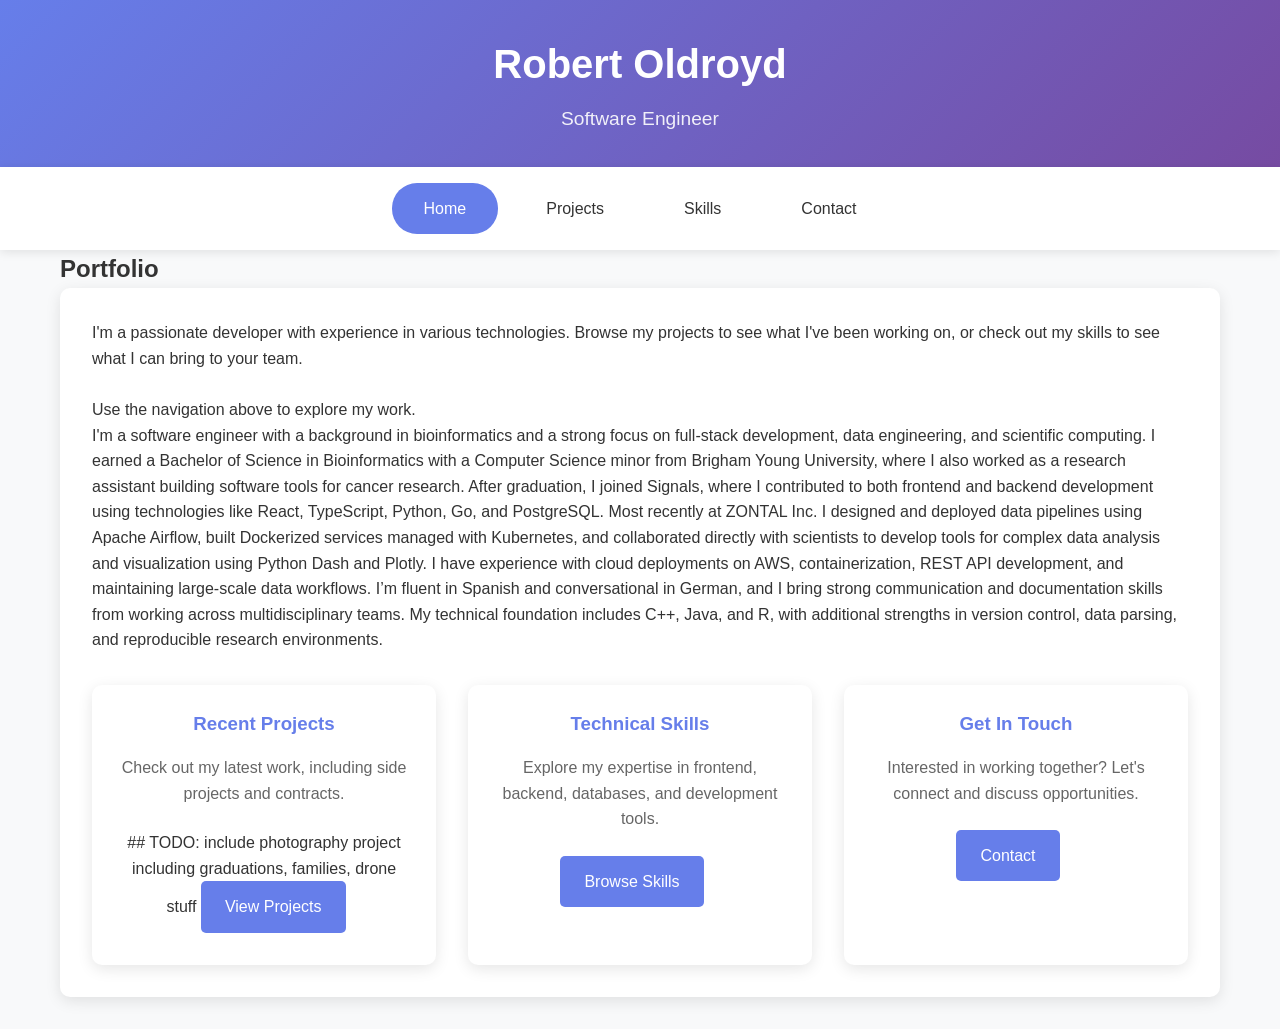
==== index.html @ a32f5350 "init" ====
<!DOCTYPE html>
<html lang="en">

<head>
    <meta charset="UTF-8">
    <meta name="viewport" content="width=device-width, initial-scale=1.0">
    <title>Robert Oldroyd - Software Engineer</title>
    <link rel="stylesheet" href="styles.css">
</head>

<body>
    <header>
        <div class="container">
            <h1>Robert Oldroyd</h1>
            <p class="subtitle">Software Engineer</p>
        </div>
    </header>

    <nav>
        <div class="nav-container">
            <a href="index.html" class="nav-btn active">Home</a>
            <a href="projects.html" class="nav-btn">Projects</a>
            <a href="skills.html" class="nav-btn">Skills</a>
            <a href="contact.html" class="nav-btn">Contact</a>
        </div>
    </nav>

    <div class="container">
        <h2>Portfolio</h2>
        <div class="project-detail">
            <p>I'm a passionate developer with experience in various technologies. Browse my projects to see what I've
                been working on, or check out my skills to see what I can bring to your team.</p>
            <br>
            <p>Use the navigation above to explore my work.</p>
            <p>I'm a software engineer with a background in bioinformatics and a strong focus on full-stack development,
                data engineering, and scientific computing. I earned a Bachelor of Science in Bioinformatics with a
                Computer Science minor from Brigham Young University, where I also worked as a research assistant
                building software tools for cancer research. After graduation, I joined Signals, where I contributed to
                both frontend and backend development using technologies like React, TypeScript, Python, Go, and
                PostgreSQL. Most recently at ZONTAL Inc. I designed and deployed data pipelines using Apache Airflow,
                built Dockerized services managed with Kubernetes, and collaborated directly with scientists to develop
                tools for complex data analysis and visualization using Python Dash and Plotly. I have experience with
                cloud deployments on AWS, containerization, REST API development, and maintaining large-scale data
                workflows. I’m fluent in Spanish and conversational in German, and I bring strong communication and
                documentation skills from working across multidisciplinary teams. My technical foundation includes C++,
                Java, and R, with additional strengths in version control, data parsing, and reproducible research
                environments.</p>

            <div
                style="margin-top: 2rem; display: grid; grid-template-columns: repeat(auto-fit, minmax(250px, 1fr)); gap: 2rem;">
                <div class="quick-link-card">
                    <h3>Recent Projects</h3>
                    <p>Check out my latest work, including side projects and contracts.</p>
                    ## TODO: include photography project including graduations, families, drone stuff

                    <a href="projects.html" class="btn">View Projects</a>
                </div>

                <div class="quick-link-card">
                    <h3>Technical Skills</h3>
                    <p>Explore my expertise in frontend, backend, databases, and development tools.</p>
                    <a href="skills.html" class="btn">Browse Skills</a>
                </div>

                <div class="quick-link-card">
                    <h3>Get In Touch</h3>
                    <p>Interested in working together? Let's connect and discuss opportunities.</p>
                    <a href="contact.html" class="btn">Contact</a>
                </div>
            </div>
        </div>
    </div>

    <script src="data.js"></script>
    <script src="js/main.js"></script>
</body>

</html>
---- styles.css ----
* {
    margin: 0;
    padding: 0;
    box-sizing: border-box;
}

body {
    font-family: 'Segoe UI', Tahoma, Geneva, Verdana, sans-serif;
    line-height: 1.6;
    color: #333;
    background-color: #f8f9fa;
}

.container {
    max-width: 1200px;
    margin: 0 auto;
    padding: 0 20px;
}

header {
    background: linear-gradient(135deg, #667eea 0%, #764ba2 100%);
    color: white;
    padding: 2rem 0;
    text-align: center;
}

h1 {
    font-size: 2.5rem;
    margin-bottom: 0.5rem;
}

.subtitle {
    font-size: 1.2rem;
    opacity: 0.9;
}

nav {
    background: white;
    box-shadow: 0 2px 10px rgba(0,0,0,0.1);
    position: sticky;
    top: 0;
    z-index: 100;
}

.nav-container {
    display: flex;
    justify-content: center;
    padding: 1rem 0;
}

.nav-btn {
    background: none;
    border: none;
    padding: 0.8rem 2rem;
    margin: 0 0.5rem;
    cursor: pointer;
    font-size: 1rem;
    border-radius: 25px;
    transition: all 0.3s ease;
    font-weight: 500;
    text-decoration: none;
    color: inherit;
    display: inline-block;
}

.nav-btn:hover {
    background: #667eea;
    color: white;
    transform: translateY(-2px);
}

.nav-btn.active {
    background: #667eea;
    color: white;
}

.project-card {
    background: white;
    border-radius: 10px;
    padding: 2rem;
    margin-bottom: 2rem;
    box-shadow: 0 4px 15px rgba(0,0,0,0.1);
    transition: transform 0.3s ease, box-shadow 0.3s ease;
    cursor: pointer;
}

.project-card:hover {
    transform: translateY(-5px);
    box-shadow: 0 8px 25px rgba(0,0,0,0.15);
}

.project-header {
    display: flex;
    justify-content: between;
    align-items: center;
    margin-bottom: 1rem;
}

.project-title {
    font-size: 1.5rem;
    color: #667eea;
    margin-bottom: 0.5rem;
}

.project-date {
    color: #666;
    font-size: 0.9rem;
}

.project-description {
    margin-bottom: 1rem;
    color: #555;
}

.project-skills {
    display: flex;
    flex-wrap: wrap;
    gap: 0.5rem;
}

.skill-tag {
    background: #e9ecef;
    color: #495057;
    padding: 0.3rem 0.8rem;
    border-radius: 15px;
    font-size: 0.8rem;
    font-weight: 500;
}

.skills-grid {
    display: grid;
    grid-template-columns: repeat(auto-fit, minmax(200px, 1fr));
    gap: 1.5rem;
    margin-top: 2rem;
}

.skill-card {
    background: white;
    border-radius: 10px;
    padding: 1.5rem;
    box-shadow: 0 4px 15px rgba(0,0,0,0.1);
    text-align: center;
    position: relative;
    cursor: pointer;
    transition: transform 0.3s ease;
}

.skill-card:hover {
    transform: translateY(-3px);
}

.skill-name {
    font-size: 1.2rem;
    font-weight: 600;
    color: #667eea;
    margin-bottom: 0.5rem;
}

.skill-level {
    color: #666;
    font-size: 0.9rem;
}

.tooltip {
    position: absolute;
    background: rgba(0,0,0,0.95);
    color: white;
    padding: 1rem;
    border-radius: 8px;
    font-size: 0.9rem;
    z-index: 1000;
    opacity: 0;
    pointer-events: none;
    transition: opacity 0.3s ease;
    max-width: 300px;
    box-shadow: 0 8px 25px rgba(0,0,0,0.3);
    border: 1px solid rgba(255,255,255,0.1);
}

.tooltip.show {
    opacity: 1;
    pointer-events: auto;
}

.tooltip-project {
    display: block;
    padding: 0.5rem 0;
    border-bottom: 1px solid rgba(255,255,255,0.2);
    cursor: pointer;
    transition: color 0.2s ease;
    text-decoration: none;
    color: #87CEEB;
}

.tooltip-project:hover {
    color: #FFD700;
}

.tooltip-project:last-child {
    border-bottom: none;
}

.skill-category {
    font-size: 0.75rem;
    background: rgba(102, 126, 234, 0.2);
    color: #667eea;
    padding: 0.2rem 0.5rem;
    border-radius: 10px;
    margin-top: 0.5rem;
}

.filters-container {
    background: white;
    border-radius: 10px;
    padding: 1.5rem;
    margin-bottom: 2rem;
    box-shadow: 0 4px 15px rgba(0,0,0,0.1);
}

.filter-group {
    display: flex;
    flex-wrap: wrap;
    gap: 1rem;
    align-items: center;
    margin-bottom: 1rem;
}

.filter-group:last-child {
    margin-bottom: 0;
}

.filter-label {
    font-weight: 600;
    color: #333;
    min-width: 80px;
}

.filter-select {
    padding: 0.5rem;
    border: 1px solid #ddd;
    border-radius: 5px;
    background: white;
    cursor: pointer;
}

.filter-buttons {
    display: flex;
    flex-wrap: wrap;
    gap: 0.5rem;
}

.filter-btn {
    background: #e9ecef;
    border: 1px solid #ddd;
    padding: 0.4rem 0.8rem;
    border-radius: 20px;
    cursor: pointer;
    font-size: 0.85rem;
    transition: all 0.3s ease;
}

.filter-btn:hover {
    background: #667eea;
    color: white;
    border-color: #667eea;
}

.filter-btn.active {
    background: #667eea;
    color: white;
    border-color: #667eea;
}

.search-box {
    padding: 0.5rem;
    border: 1px solid #ddd;
    border-radius: 5px;
    width: 200px;
}

.skills-count {
    color: #666;
    font-size: 0.9rem;
    margin-bottom: 1rem;
}

.project-detail {
    background: white;
    border-radius: 10px;
    padding: 2rem;
    margin-bottom: 2rem;
    box-shadow: 0 4px 15px rgba(0,0,0,0.1);
}

.btn {
    background: #667eea;
    color: white;
    border: none;
    padding: 0.8rem 1.5rem;
    border-radius: 5px;
    cursor: pointer;
    font-size: 1rem;
    transition: background 0.3s ease;
    margin-right: 1rem;
    margin-bottom: 0.5rem;
    text-decoration: none;
    display: inline-block;
    text-align: center;
}

.btn:hover {
    background: #5a67d8;
}

.btn-danger {
    background: #dc3545;
}

.btn-danger:hover {
    background: #c82333;
}

/* Quick link cards for home page */
.quick-link-card {
    background: white;
    border-radius: 10px;
    padding: 1.5rem;
    box-shadow: 0 4px 15px rgba(0,0,0,0.1);
    text-align: center;
    transition: transform 0.3s ease;
}

.quick-link-card:hover {
    transform: translateY(-3px);
}

.quick-link-card h3 {
    color: #667eea;
    margin-bottom: 1rem;
}

.quick-link-card p {
    color: #666;
    margin-bottom: 1.5rem;
}

/* Modal styles */
.modal {
    display: none;
    position: fixed;
    z-index: 1000;
    left: 0;
    top: 0;
    width: 100%;
    height: 100%;
    overflow: auto;
    background-color: rgba(0,0,0,0.5);
}

.modal-content {
    background-color: #fefefe;
    margin: 5% auto;
    padding: 0;
    border-radius: 10px;
    width: 90%;
    max-width: 800px;
    position: relative;
}

.close {
    color: #aaa;
    float: right;
    font-size: 28px;
    font-weight: bold;
    position: absolute;
    right: 20px;
    top: 15px;
    z-index: 1001;
}

.close:hover,
.close:focus {
    color: black;
    text-decoration: none;
    cursor: pointer;
}

@media (max-width: 768px) {
    .nav-container {
        flex-wrap: wrap;
    }
    
    .nav-btn {
        margin: 0.25rem;
        padding: 0.6rem 1rem;
    }
    
    h1 {
        font-size: 2rem;
    }
    
    .skills-grid {
        grid-template-columns: repeat(auto-fit, minmax(150px, 1fr));
    }
    
    .project-detail > div {
        grid-template-columns: 1fr !important;
        gap: 2rem !important;
    }
    
    .container {
        padding: 0 15px;
    }
    
    .modal-content {
        width: 95%;
        margin: 10% auto;
    }
    
    .filter-group {
        flex-direction: column;
        align-items: flex-start;
        gap: 0.5rem;
    }
    
    .filter-label {
        min-width: auto;
    }
    
    .search-box {
        width: 100%;
    }
}
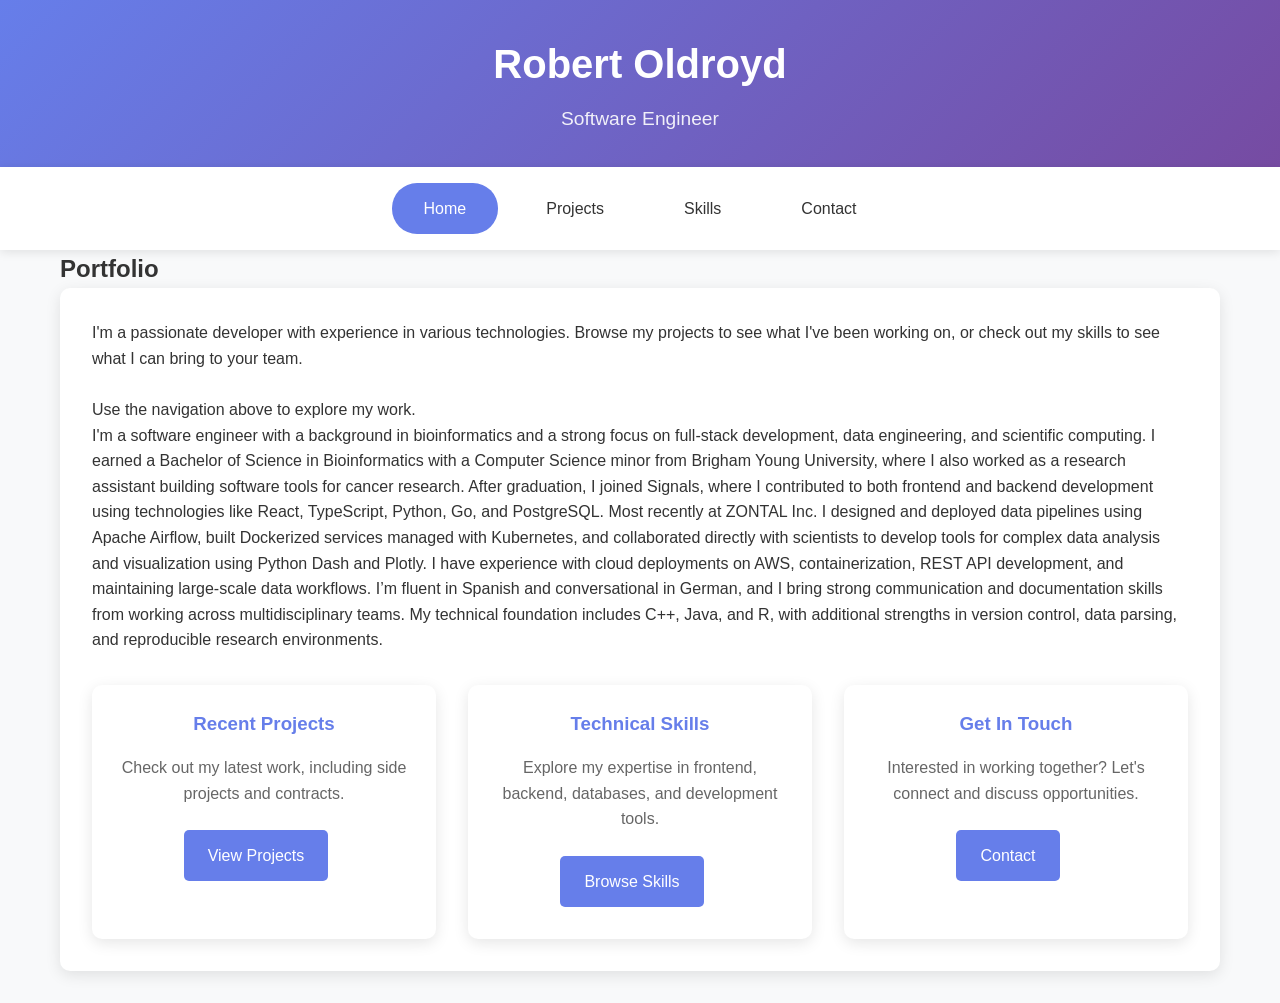
==== commit 63f79abe: "clean up" ====
--- a/index.html
+++ b/index.html
@@ -51,8 +51,6 @@
                 <div class="quick-link-card">
                     <h3>Recent Projects</h3>
                     <p>Check out my latest work, including side projects and contracts.</p>
-                    ## TODO: include photography project including graduations, families, drone stuff
-
                     <a href="projects.html" class="btn">View Projects</a>
                 </div>
 
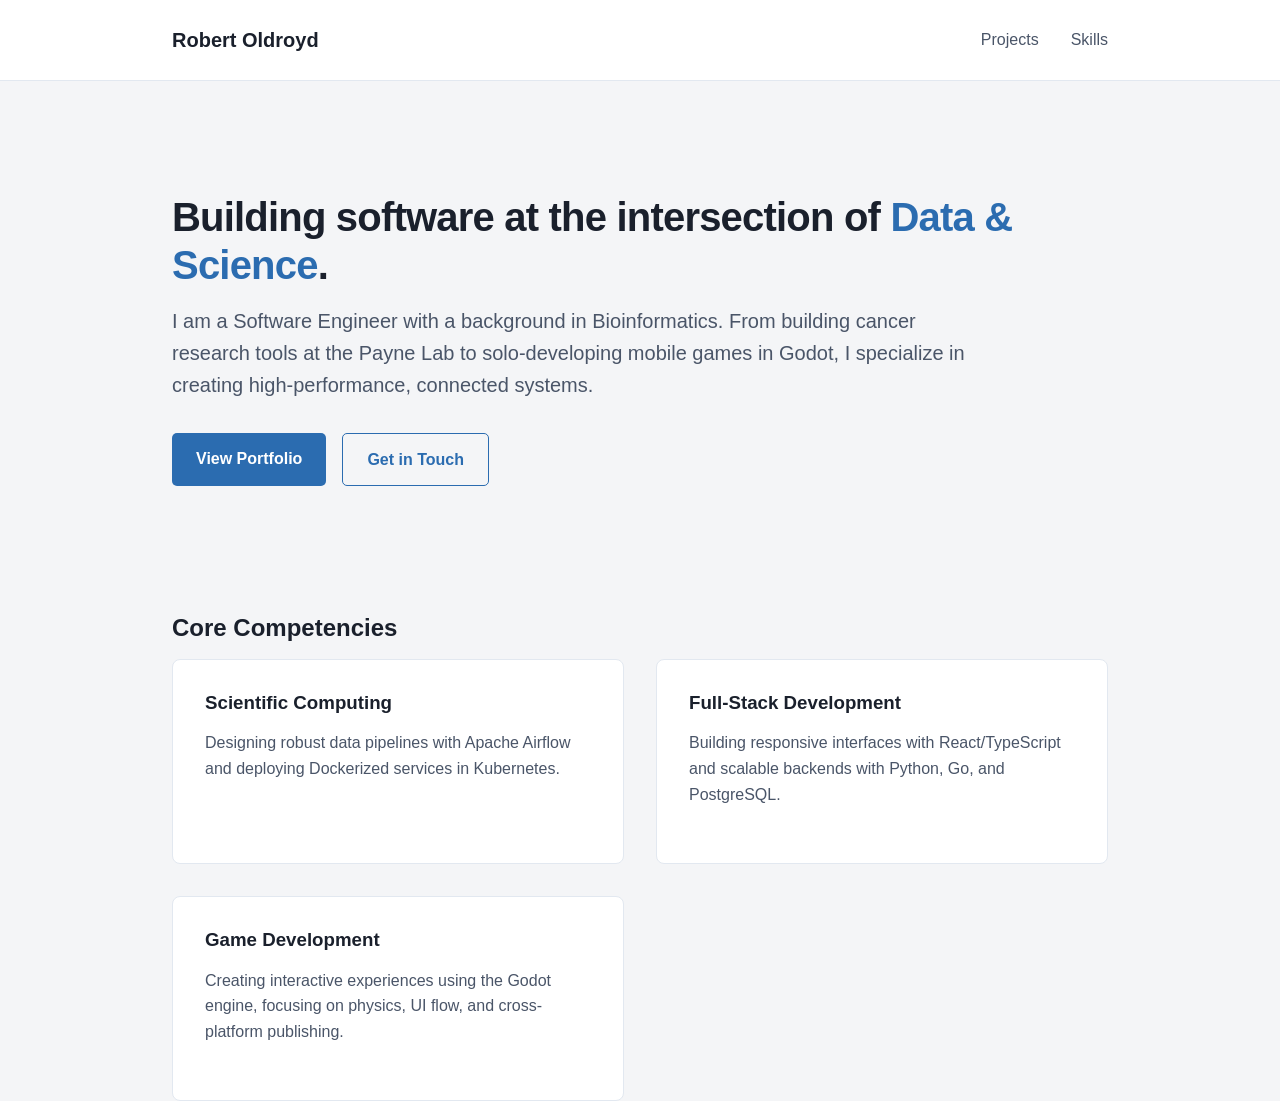
==== commit a76c94b9: "finish basic structure" ====
--- a/index.html
+++ b/index.html
@@ -1,76 +1,54 @@
 <!DOCTYPE html>
 <html lang="en">
-
 <head>
     <meta charset="UTF-8">
     <meta name="viewport" content="width=device-width, initial-scale=1.0">
-    <title>Robert Oldroyd - Software Engineer</title>
+    <title>Robert Oldroyd | Software Engineer</title>
     <link rel="stylesheet" href="styles.css">
 </head>
-
 <body>
-    <header>
-        <div class="container">
-            <h1>Robert Oldroyd</h1>
-            <p class="subtitle">Software Engineer</p>
-        </div>
-    </header>
-
     <nav>
-        <div class="nav-container">
-            <a href="index.html" class="nav-btn active">Home</a>
-            <a href="projects.html" class="nav-btn">Projects</a>
-            <a href="skills.html" class="nav-btn">Skills</a>
-            <a href="contact.html" class="nav-btn">Contact</a>
+        <div class="container nav-container">
+            <a href="index.html" class="nav-brand">Robert Oldroyd</a>
+            <a href="projects.html" class="nav-link">Projects</a>
+            <a href="skills.html" class="nav-link">Skills</a>
         </div>
     </nav>
 
-    <div class="container">
-        <h2>Portfolio</h2>
-        <div class="project-detail">
-            <p>I'm a passionate developer with experience in various technologies. Browse my projects to see what I've
-                been working on, or check out my skills to see what I can bring to your team.</p>
-            <br>
-            <p>Use the navigation above to explore my work.</p>
-            <p>I'm a software engineer with a background in bioinformatics and a strong focus on full-stack development,
-                data engineering, and scientific computing. I earned a Bachelor of Science in Bioinformatics with a
-                Computer Science minor from Brigham Young University, where I also worked as a research assistant
-                building software tools for cancer research. After graduation, I joined Signals, where I contributed to
-                both frontend and backend development using technologies like React, TypeScript, Python, Go, and
-                PostgreSQL. Most recently at ZONTAL Inc. I designed and deployed data pipelines using Apache Airflow,
-                built Dockerized services managed with Kubernetes, and collaborated directly with scientists to develop
-                tools for complex data analysis and visualization using Python Dash and Plotly. I have experience with
-                cloud deployments on AWS, containerization, REST API development, and maintaining large-scale data
-                workflows. I’m fluent in Spanish and conversational in German, and I bring strong communication and
-                documentation skills from working across multidisciplinary teams. My technical foundation includes C++,
-                Java, and R, with additional strengths in version control, data parsing, and reproducible research
-                environments.</p>
+    <main class="container">
+        <section class="hero" style="padding: 4rem 0;">
+            <h1>Building software at the intersection of <span style="color: var(--accent-color);">Data & Science</span>.</h1>
+            <p style="font-size: 1.25rem; max-width: 800px;">
+                I am a Software Engineer with a background in Bioinformatics. 
+                From building cancer research tools at the Payne Lab to solo-developing mobile games in Godot, 
+                I specialize in creating high-performance, connected systems.
+            </p>
+            <div style="display: flex; gap: 1rem; margin-top: 2rem;">
+                <a href="projects.html" class="btn" style="background: var(--accent-color); color: white; padding: 0.8rem 1.5rem; border-radius: 5px; text-decoration: none; font-weight: 600;">View Portfolio</a>
+                <a href="contact.html" class="btn" style="border: 1px solid var(--accent-color); color: var(--accent-color); padding: 0.8rem 1.5rem; border-radius: 5px; text-decoration: none; font-weight: 600;">Get in Touch</a>
+            </div>
+        </section>
 
-            <div
-                style="margin-top: 2rem; display: grid; grid-template-columns: repeat(auto-fit, minmax(250px, 1fr)); gap: 2rem;">
-                <div class="quick-link-card">
-                    <h3>Recent Projects</h3>
-                    <p>Check out my latest work, including side projects and contracts.</p>
-                    <a href="projects.html" class="btn">View Projects</a>
+        <section style="margin-top: 4rem;">
+            <h2>Core Competencies</h2>
+            <div class="grid">
+                <div class="project-card">
+                    <h3>Scientific Computing</h3>
+                    <p>Designing robust data pipelines with Apache Airflow and deploying Dockerized services in Kubernetes.</p>
                 </div>
-
-                <div class="quick-link-card">
-                    <h3>Technical Skills</h3>
-                    <p>Explore my expertise in frontend, backend, databases, and development tools.</p>
-                    <a href="skills.html" class="btn">Browse Skills</a>
+                <div class="project-card">
+                    <h3>Full-Stack Development</h3>
+                    <p>Building responsive interfaces with React/TypeScript and scalable backends with Python, Go, and PostgreSQL.</p>
                 </div>
-
-                <div class="quick-link-card">
-                    <h3>Get In Touch</h3>
-                    <p>Interested in working together? Let's connect and discuss opportunities.</p>
-                    <a href="contact.html" class="btn">Contact</a>
+                <div class="project-card">
+                    <h3>Game Development</h3>
+                    <p>Creating interactive experiences using the Godot engine, focusing on physics, UI flow, and cross-platform publishing.</p>
                 </div>
             </div>
-        </div>
-    </div>
+        </section>
+    </main>
 
     <script src="data.js"></script>
-    <script src="js/main.js"></script>
+    <script src="main.js"></script>
 </body>
-
 </html>
--- a/styles.css
+++ b/styles.css
@@ -1,433 +1,84 @@
-* {
-    margin: 0;
-    padding: 0;
-    box-sizing: border-box;
+/* styles.css */
+:root {
+    --bg-color: #f4f5f7;
+    --surface-color: #ffffff;
+    --text-primary: #1a202c;
+    --text-secondary: #4a5568;
+    --accent-color: #2b6cb0;
+    --accent-hover: #2c5282;
+    --tag-bg: #e2e8f0;
+    --tag-text: #2d3748;
+    --border-radius: 8px;
+    --transition: all 0.2s cubic-bezier(0.4, 0, 0.2, 1);
 }
 
+* { margin: 0; padding: 0; box-sizing: border-box; }
+
 body {
-    font-family: 'Segoe UI', Tahoma, Geneva, Verdana, sans-serif;
+    font-family: -apple-system, BlinkMacSystemFont, "Segoe UI", Roboto, Helvetica, Arial, sans-serif;
+    color: var(--text-primary);
+    background-color: var(--bg-color);
     line-height: 1.6;
-    color: #333;
-    background-color: #f8f9fa;
 }
 
-.container {
-    max-width: 1200px;
-    margin: 0 auto;
-    padding: 0 20px;
+.container { max-width: 1000px; margin: 0 auto; padding: 0 2rem; }
+
+/* Navigation */
+nav {
+    background: var(--surface-color);
+    border-bottom: 1px solid #e2e8f0;
+    padding: 1.5rem 0;
+    margin-bottom: 3rem;
 }
+.nav-container { display: flex; gap: 2rem; align-items: center; }
+.nav-brand { font-weight: 700; font-size: 1.25rem; color: var(--text-primary); text-decoration: none; margin-right: auto; }
+.nav-link { color: var(--text-secondary); text-decoration: none; font-weight: 500; transition: var(--transition); }
+.nav-link:hover, .nav-link.active { color: var(--accent-color); }
 
-header {
-    background: linear-gradient(135deg, #667eea 0%, #764ba2 100%);
-    color: white;
-    padding: 2rem 0;
-    text-align: center;
+/* Typography */
+h1, h2, h3 { color: var(--text-primary); line-height: 1.2; margin-bottom: 1rem; }
+h1 { font-size: 2.5rem; letter-spacing: -0.02em; }
+p { color: var(--text-secondary); margin-bottom: 1.5rem; }
+
+/* Grids & Cards */
+.grid { display: grid; grid-template-columns: repeat(auto-fill, minmax(300px, 1fr)); gap: 2rem; }
+
+.project-card-link { text-decoration: none; color: inherit; display: block; }
+.project-card {
+    background: var(--surface-color);
+    border: 1px solid #e2e8f0;
+    border-radius: var(--border-radius);
+    padding: 2rem;
+    transition: var(--transition);
+    height: 100%;
+    display: flex;
+    flex-direction: column;
 }
+.project-card-link:hover .project-card {
+    transform: translateY(-4px);
+    box-shadow: 0 10px 25px -5px rgba(0, 0, 0, 0.1);
+    border-color: var(--accent-color);
+}
+.project-title { color: var(--accent-color); }
+.project-description { flex-grow: 1; }
 
-h1 {
-    font-size: 2.5rem;
-    margin-bottom: 0.5rem;
-}
-
-.subtitle {
-    font-size: 1.2rem;
-    opacity: 0.9;
-}
-
-nav {
-    background: white;
-    box-shadow: 0 2px 10px rgba(0,0,0,0.1);
-    position: sticky;
-    top: 0;
-    z-index: 100;
-}
-
-.nav-container {
-    display: flex;
-    justify-content: center;
-    padding: 1rem 0;
-}
-
-.nav-btn {
-    background: none;
-    border: none;
-    padding: 0.8rem 2rem;
-    margin: 0 0.5rem;
-    cursor: pointer;
-    font-size: 1rem;
-    border-radius: 25px;
-    transition: all 0.3s ease;
+/* Tags */
+.project-skills { display: flex; flex-wrap: wrap; gap: 0.5rem; margin-top: auto; }
+.skill-tag {
+    background: var(--tag-bg);
+    color: var(--tag-text);
+    padding: 0.25rem 0.75rem;
+    border-radius: 20px;
+    font-size: 0.85rem;
     font-weight: 500;
     text-decoration: none;
-    color: inherit;
-    display: inline-block;
+    transition: var(--transition);
 }
+.skill-tag:hover { background: var(--accent-color); color: white; }
+.skill-tag.large { font-size: 1rem; padding: 0.5rem 1rem; display: inline-flex; align-items: center; gap: 0.5rem; }
+.category-badge { font-size: 0.7rem; text-transform: uppercase; letter-spacing: 0.05em; opacity: 0.7; }
 
-.nav-btn:hover {
-    background: #667eea;
-    color: white;
-    transform: translateY(-2px);
-}
-
-.nav-btn.active {
-    background: #667eea;
-    color: white;
-}
-
-.project-card {
-    background: white;
-    border-radius: 10px;
-    padding: 2rem;
-    margin-bottom: 2rem;
-    box-shadow: 0 4px 15px rgba(0,0,0,0.1);
-    transition: transform 0.3s ease, box-shadow 0.3s ease;
-    cursor: pointer;
-}
-
-.project-card:hover {
-    transform: translateY(-5px);
-    box-shadow: 0 8px 25px rgba(0,0,0,0.15);
-}
-
-.project-header {
-    display: flex;
-    justify-content: between;
-    align-items: center;
-    margin-bottom: 1rem;
-}
-
-.project-title {
-    font-size: 1.5rem;
-    color: #667eea;
-    margin-bottom: 0.5rem;
-}
-
-.project-date {
-    color: #666;
-    font-size: 0.9rem;
-}
-
-.project-description {
-    margin-bottom: 1rem;
-    color: #555;
-}
-
-.project-skills {
-    display: flex;
-    flex-wrap: wrap;
-    gap: 0.5rem;
-}
-
-.skill-tag {
-    background: #e9ecef;
-    color: #495057;
-    padding: 0.3rem 0.8rem;
-    border-radius: 15px;
-    font-size: 0.8rem;
-    font-weight: 500;
-}
-
-.skills-grid {
-    display: grid;
-    grid-template-columns: repeat(auto-fit, minmax(200px, 1fr));
-    gap: 1.5rem;
-    margin-top: 2rem;
-}
-
-.skill-card {
-    background: white;
-    border-radius: 10px;
-    padding: 1.5rem;
-    box-shadow: 0 4px 15px rgba(0,0,0,0.1);
-    text-align: center;
-    position: relative;
-    cursor: pointer;
-    transition: transform 0.3s ease;
-}
-
-.skill-card:hover {
-    transform: translateY(-3px);
-}
-
-.skill-name {
-    font-size: 1.2rem;
-    font-weight: 600;
-    color: #667eea;
-    margin-bottom: 0.5rem;
-}
-
-.skill-level {
-    color: #666;
-    font-size: 0.9rem;
-}
-
-.tooltip {
-    position: absolute;
-    background: rgba(0,0,0,0.95);
-    color: white;
-    padding: 1rem;
-    border-radius: 8px;
-    font-size: 0.9rem;
-    z-index: 1000;
-    opacity: 0;
-    pointer-events: none;
-    transition: opacity 0.3s ease;
-    max-width: 300px;
-    box-shadow: 0 8px 25px rgba(0,0,0,0.3);
-    border: 1px solid rgba(255,255,255,0.1);
-}
-
-.tooltip.show {
-    opacity: 1;
-    pointer-events: auto;
-}
-
-.tooltip-project {
-    display: block;
-    padding: 0.5rem 0;
-    border-bottom: 1px solid rgba(255,255,255,0.2);
-    cursor: pointer;
-    transition: color 0.2s ease;
-    text-decoration: none;
-    color: #87CEEB;
-}
-
-.tooltip-project:hover {
-    color: #FFD700;
-}
-
-.tooltip-project:last-child {
-    border-bottom: none;
-}
-
-.skill-category {
-    font-size: 0.75rem;
-    background: rgba(102, 126, 234, 0.2);
-    color: #667eea;
-    padding: 0.2rem 0.5rem;
-    border-radius: 10px;
-    margin-top: 0.5rem;
-}
-
-.filters-container {
-    background: white;
-    border-radius: 10px;
-    padding: 1.5rem;
-    margin-bottom: 2rem;
-    box-shadow: 0 4px 15px rgba(0,0,0,0.1);
-}
-
-.filter-group {
-    display: flex;
-    flex-wrap: wrap;
-    gap: 1rem;
-    align-items: center;
-    margin-bottom: 1rem;
-}
-
-.filter-group:last-child {
-    margin-bottom: 0;
-}
-
-.filter-label {
-    font-weight: 600;
-    color: #333;
-    min-width: 80px;
-}
-
-.filter-select {
-    padding: 0.5rem;
-    border: 1px solid #ddd;
-    border-radius: 5px;
-    background: white;
-    cursor: pointer;
-}
-
-.filter-buttons {
-    display: flex;
-    flex-wrap: wrap;
-    gap: 0.5rem;
-}
-
-.filter-btn {
-    background: #e9ecef;
-    border: 1px solid #ddd;
-    padding: 0.4rem 0.8rem;
-    border-radius: 20px;
-    cursor: pointer;
-    font-size: 0.85rem;
-    transition: all 0.3s ease;
-}
-
-.filter-btn:hover {
-    background: #667eea;
-    color: white;
-    border-color: #667eea;
-}
-
-.filter-btn.active {
-    background: #667eea;
-    color: white;
-    border-color: #667eea;
-}
-
-.search-box {
-    padding: 0.5rem;
-    border: 1px solid #ddd;
-    border-radius: 5px;
-    width: 200px;
-}
-
-.skills-count {
-    color: #666;
-    font-size: 0.9rem;
-    margin-bottom: 1rem;
-}
-
-.project-detail {
-    background: white;
-    border-radius: 10px;
-    padding: 2rem;
-    margin-bottom: 2rem;
-    box-shadow: 0 4px 15px rgba(0,0,0,0.1);
-}
-
-.btn {
-    background: #667eea;
-    color: white;
-    border: none;
-    padding: 0.8rem 1.5rem;
-    border-radius: 5px;
-    cursor: pointer;
-    font-size: 1rem;
-    transition: background 0.3s ease;
-    margin-right: 1rem;
-    margin-bottom: 0.5rem;
-    text-decoration: none;
-    display: inline-block;
-    text-align: center;
-}
-
-.btn:hover {
-    background: #5a67d8;
-}
-
-.btn-danger {
-    background: #dc3545;
-}
-
-.btn-danger:hover {
-    background: #c82333;
-}
-
-/* Quick link cards for home page */
-.quick-link-card {
-    background: white;
-    border-radius: 10px;
-    padding: 1.5rem;
-    box-shadow: 0 4px 15px rgba(0,0,0,0.1);
-    text-align: center;
-    transition: transform 0.3s ease;
-}
-
-.quick-link-card:hover {
-    transform: translateY(-3px);
-}
-
-.quick-link-card h3 {
-    color: #667eea;
-    margin-bottom: 1rem;
-}
-
-.quick-link-card p {
-    color: #666;
-    margin-bottom: 1.5rem;
-}
-
-/* Modal styles */
-.modal {
-    display: none;
-    position: fixed;
-    z-index: 1000;
-    left: 0;
-    top: 0;
-    width: 100%;
-    height: 100%;
-    overflow: auto;
-    background-color: rgba(0,0,0,0.5);
-}
-
-.modal-content {
-    background-color: #fefefe;
-    margin: 5% auto;
-    padding: 0;
-    border-radius: 10px;
-    width: 90%;
-    max-width: 800px;
-    position: relative;
-}
-
-.close {
-    color: #aaa;
-    float: right;
-    font-size: 28px;
-    font-weight: bold;
-    position: absolute;
-    right: 20px;
-    top: 15px;
-    z-index: 1001;
-}
-
-.close:hover,
-.close:focus {
-    color: black;
-    text-decoration: none;
-    cursor: pointer;
-}
-
-@media (max-width: 768px) {
-    .nav-container {
-        flex-wrap: wrap;
-    }
-    
-    .nav-btn {
-        margin: 0.25rem;
-        padding: 0.6rem 1rem;
-    }
-    
-    h1 {
-        font-size: 2rem;
-    }
-    
-    .skills-grid {
-        grid-template-columns: repeat(auto-fit, minmax(150px, 1fr));
-    }
-    
-    .project-detail > div {
-        grid-template-columns: 1fr !important;
-        gap: 2rem !important;
-    }
-    
-    .container {
-        padding: 0 15px;
-    }
-    
-    .modal-content {
-        width: 95%;
-        margin: 10% auto;
-    }
-    
-    .filter-group {
-        flex-direction: column;
-        align-items: flex-start;
-        gap: 0.5rem;
-    }
-    
-    .filter-label {
-        min-width: auto;
-    }
-    
-    .search-box {
-        width: 100%;
-    }
-}
+/* Custom Project Pages */
+.project-header-img { width: 100%; height: 300px; object-fit: cover; border-radius: var(--border-radius); margin-bottom: 2rem; }
+.project-content { max-width: 800px; margin: 0 auto 4rem; }
+.project-meta-footer { margin-top: 4rem; padding-top: 2rem; border-top: 1px solid #e2e8f0; }
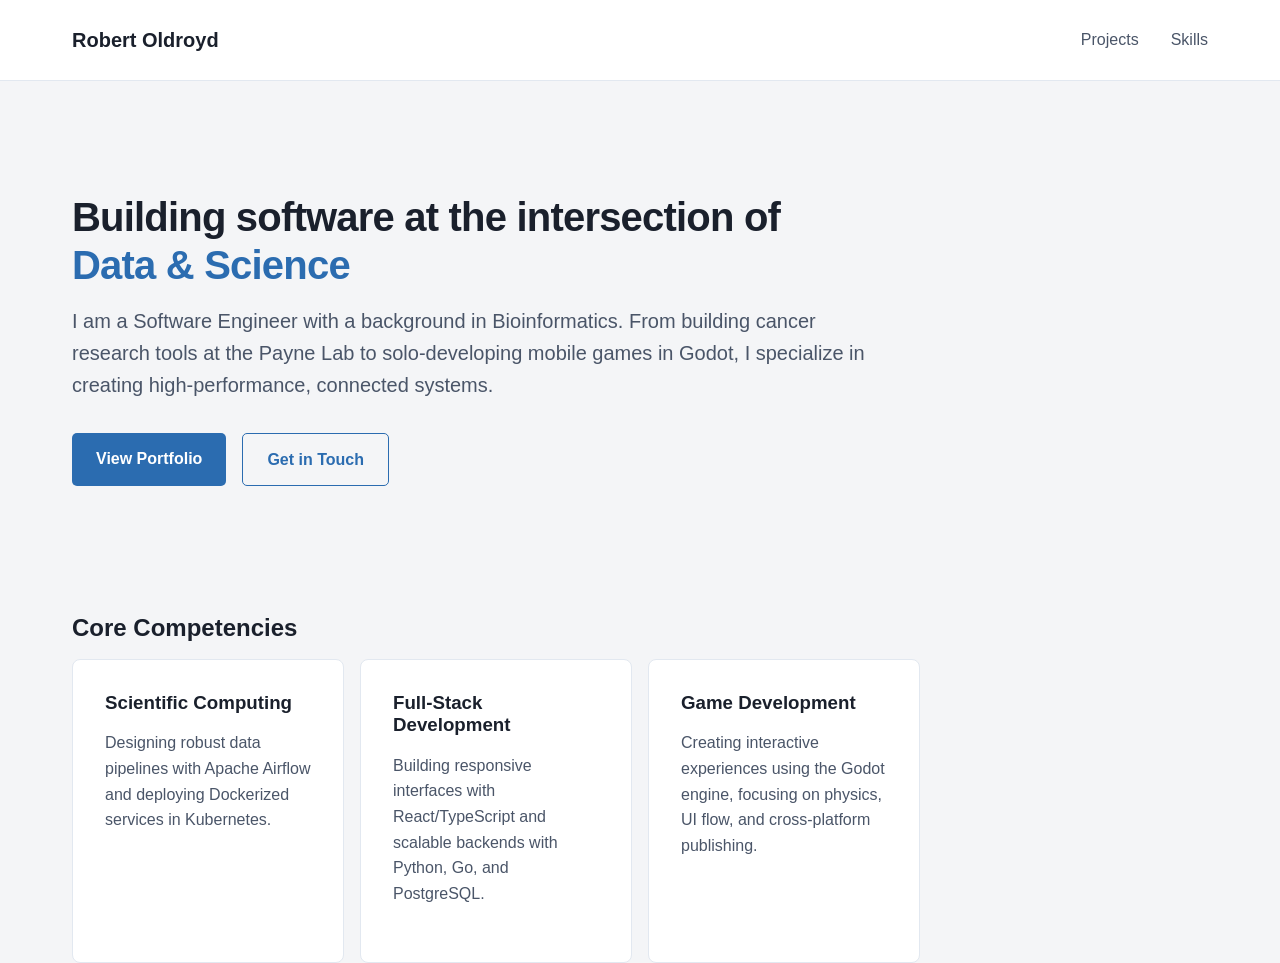
==== commit 4ef1c03f: "add more skills, fix some broken formatting Co-authored-by: Copilot <copilot@github.com>" ====
--- a/index.html
+++ b/index.html
@@ -17,7 +17,7 @@
 
     <main class="container">
         <section class="hero" style="padding: 4rem 0;">
-            <h1>Building software at the intersection of <span style="color: var(--accent-color);">Data & Science</span>.</h1>
+            <h1>Building software at the intersection of <br><span style="color: var(--accent-color);">Data & Science</span></h1>
             <p style="font-size: 1.25rem; max-width: 800px;">
                 I am a Software Engineer with a background in Bioinformatics. 
                 From building cancer research tools at the Payne Lab to solo-developing mobile games in Godot, 
--- a/styles.css
+++ b/styles.css
@@ -21,7 +21,7 @@
     line-height: 1.6;
 }
 
-.container { max-width: 1000px; margin: 0 auto; padding: 0 2rem; }
+.container { max-width: 1200px; margin: 0 auto; padding: 0 2rem; }
 
 /* Navigation */
 nav {
@@ -34,6 +34,15 @@
 .nav-brand { font-weight: 700; font-size: 1.25rem; color: var(--text-primary); text-decoration: none; margin-right: auto; }
 .nav-link { color: var(--text-secondary); text-decoration: none; font-weight: 500; transition: var(--transition); }
 .nav-link:hover, .nav-link.active { color: var(--accent-color); }
+/* The invisible link that covers the card */
+.main-link {
+    position: absolute;
+    top: 0;
+    left: 0;
+    width: 100%;
+    height: 100%;
+    z-index: 1;
+}
 
 /* Typography */
 h1, h2, h3 { color: var(--text-primary); line-height: 1.2; margin-bottom: 1rem; }
@@ -41,7 +50,7 @@
 p { color: var(--text-secondary); margin-bottom: 1.5rem; }
 
 /* Grids & Cards */
-.grid { display: grid; grid-template-columns: repeat(auto-fill, minmax(300px, 1fr)); gap: 2rem; }
+.grid { display: grid; grid-template-columns: repeat(auto-fill, minmax(220px, 1fr)); gap: 1rem; }
 
 .project-card-link { text-decoration: none; color: inherit; display: block; }
 .project-card {
@@ -53,8 +62,9 @@
     height: 100%;
     display: flex;
     flex-direction: column;
+    position: relative;
 }
-.project-card-link:hover .project-card {
+.project-card:hover {
     transform: translateY(-4px);
     box-shadow: 0 10px 25px -5px rgba(0, 0, 0, 0.1);
     border-color: var(--accent-color);
@@ -73,6 +83,7 @@
     font-weight: 500;
     text-decoration: none;
     transition: var(--transition);
+    z-index: 2;
 }
 .skill-tag:hover { background: var(--accent-color); color: white; }
 .skill-tag.large { font-size: 1rem; padding: 0.5rem 1rem; display: inline-flex; align-items: center; gap: 0.5rem; }
